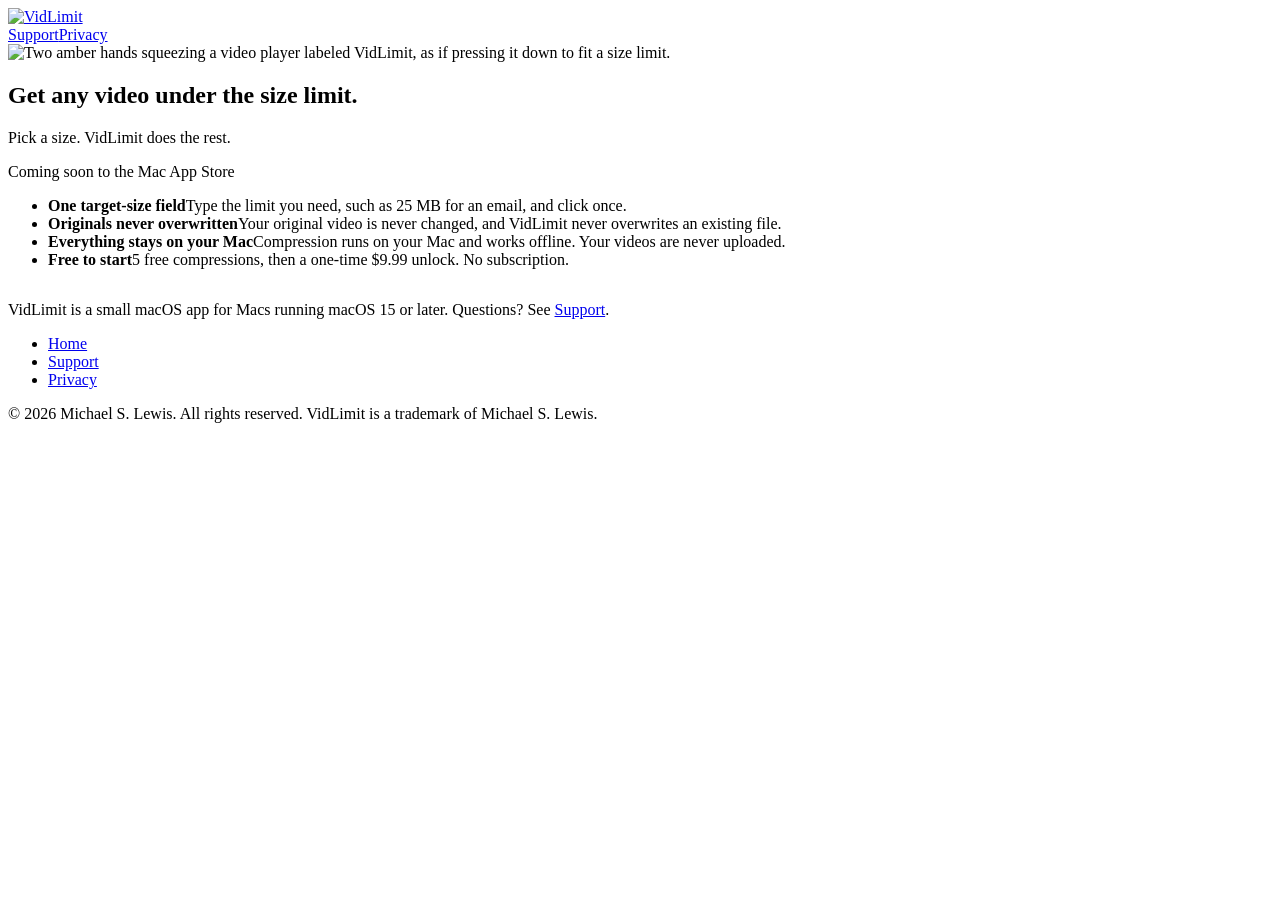
==== index.html @ 70536c0b "Add landing page" ====
<!doctype html>
<html lang="en">
<head>
<meta charset="utf-8">
<meta name="viewport" content="width=device-width, initial-scale=1">
<title>VidLimit: Get any video under the size limit</title>
<meta name="description" content="Pick a size. VidLimit does the rest. A small Mac app that compresses a video to fit your size limit, entirely on your Mac. Coming soon to the Mac App Store.">
<meta name="theme-color" content="#0B1B3A">
<link rel="canonical" href="https://vidlimit.com/">
<link rel="icon" href="/favicon.ico" sizes="48x48">
<link rel="icon" href="/assets/favicon.svg" type="image/svg+xml">
<link rel="icon" href="/assets/favicon-32.png" type="image/png" sizes="32x32">
<link rel="icon" href="/assets/favicon-16.png" type="image/png" sizes="16x16">
<link rel="apple-touch-icon" href="/assets/apple-touch-icon.png">
<meta property="og:type" content="website">
<meta property="og:site_name" content="VidLimit">
<meta property="og:title" content="VidLimit: Get any video under the size limit">
<meta property="og:description" content="Pick a size. VidLimit does the rest. A small Mac app that compresses a video to fit your size limit, entirely on your Mac. Coming soon to the Mac App Store.">
<meta property="og:url" content="https://vidlimit.com/">
<meta property="og:image" content="https://vidlimit.com/assets/og-image.png">
<meta property="og:image:width" content="1200">
<meta property="og:image:height" content="630">
<meta property="og:image:alt" content="VidLimit logo: two hands squeezing a video player so it fits under a size limit.">
<meta name="twitter:card" content="summary_large_image">
<meta name="twitter:title" content="VidLimit: Get any video under the size limit">
<meta name="twitter:description" content="Pick a size. VidLimit does the rest. A small Mac app that compresses a video to fit your size limit, entirely on your Mac. Coming soon to the Mac App Store.">
<meta name="twitter:image" content="https://vidlimit.com/assets/og-image.png">
<meta name="twitter:image:alt" content="VidLimit logo: two hands squeezing a video player so it fits under a size limit.">
<link rel="stylesheet" href="/style.css">
</head>
<body>
<header class="site"><div class="wrap wide">
<a href="/" aria-label="VidLimit home"><img src="/assets/vidlimit-lockup-dark.svg" alt="VidLimit" width="172" height="36"></a>
<nav aria-label="Main"><a href="/support/">Support</a><a href="/privacy/">Privacy</a></nav>
</div></header>
<section class="hero">
<img src="/assets/vidlimit-logo-dark.svg" alt="Two amber hands squeezing a video player labeled VidLimit, as if pressing it down to fit a size limit." width="1024" height="572">
<h1>Get any video under the size limit.</h1>
<p class="sub">Pick a size. VidLimit does the rest.</p>
<p class="soon">Coming soon to the Mac App Store</p>
</section>
<main><div class="wrap wide">
<ul class="benefits">
<li><strong>One target-size field</strong>Type the limit you need, such as 25 MB for an email, and click once.</li>
<li><strong>Originals never overwritten</strong>Your original video is never changed, and VidLimit never overwrites an existing file.</li>
<li><strong>Everything stays on your Mac</strong>Compression runs on your Mac and works offline. Your videos are never uploaded.</li>
<li><strong>Free to start</strong>5 free compressions, then a one-time $9.99 unlock. No subscription.</li>
</ul>
<p class="meta" style="margin-top:2rem">VidLimit is a small macOS app for Macs running macOS 15 or later. Questions? See <a href="/support/">Support</a>.</p>
</div></main>
<footer class="site"><div class="wrap wide">
<nav aria-label="Footer"><ul><li><a href="/">Home</a></li><li><a href="/support/">Support</a></li><li><a href="/privacy/">Privacy</a></li></ul></nav>
<p>© 2026 Michael S. Lewis. All rights reserved. VidLimit is a trademark of Michael S. Lewis.</p>
</div></footer>
</body>
</html>
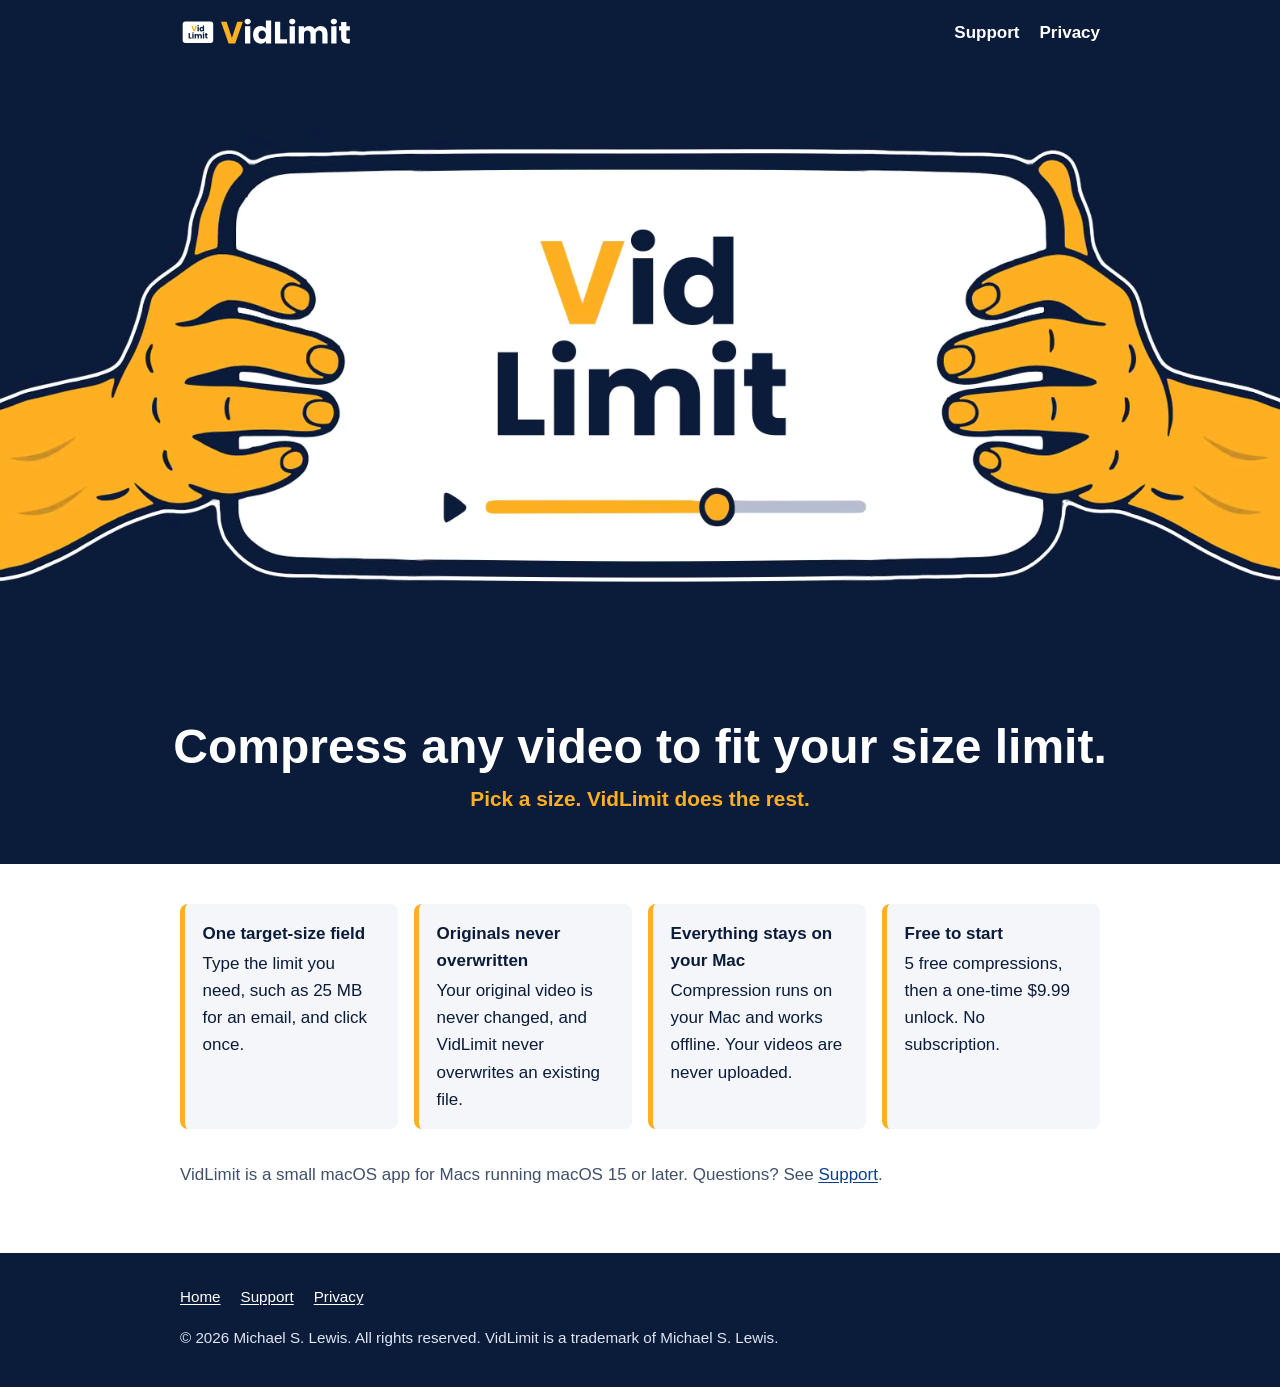
==== commit 8bda9a09: "Hero: play-once squeeze animation, new headline, straight-sided icon, remove Coming soon Hero video " ====
--- a/index.html
+++ b/index.html
@@ -3,8 +3,8 @@
 <head>
 <meta charset="utf-8">
 <meta name="viewport" content="width=device-width, initial-scale=1">
-<title>VidLimit: Get any video under the size limit</title>
-<meta name="description" content="Pick a size. VidLimit does the rest. A small Mac app that compresses a video to fit your size limit, entirely on your Mac. Coming soon to the Mac App Store.">
+<title>VidLimit: Compress any video to fit your size limit</title>
+<meta name="description" content="Pick a size. VidLimit does the rest. A small Mac app that compresses a video to fit your size limit, entirely on your Mac.">
 <meta name="theme-color" content="#0B1B3A">
 <link rel="canonical" href="https://vidlimit.com/">
 <link rel="icon" href="/favicon.ico" sizes="48x48">
@@ -14,16 +14,16 @@
 <link rel="apple-touch-icon" href="/assets/apple-touch-icon.png">
 <meta property="og:type" content="website">
 <meta property="og:site_name" content="VidLimit">
-<meta property="og:title" content="VidLimit: Get any video under the size limit">
-<meta property="og:description" content="Pick a size. VidLimit does the rest. A small Mac app that compresses a video to fit your size limit, entirely on your Mac. Coming soon to the Mac App Store.">
+<meta property="og:title" content="VidLimit: Compress any video to fit your size limit">
+<meta property="og:description" content="Pick a size. VidLimit does the rest. A small Mac app that compresses a video to fit your size limit, entirely on your Mac.">
 <meta property="og:url" content="https://vidlimit.com/">
 <meta property="og:image" content="https://vidlimit.com/assets/og-image.png">
 <meta property="og:image:width" content="1200">
 <meta property="og:image:height" content="630">
 <meta property="og:image:alt" content="VidLimit logo: two hands squeezing a video player so it fits under a size limit.">
 <meta name="twitter:card" content="summary_large_image">
-<meta name="twitter:title" content="VidLimit: Get any video under the size limit">
-<meta name="twitter:description" content="Pick a size. VidLimit does the rest. A small Mac app that compresses a video to fit your size limit, entirely on your Mac. Coming soon to the Mac App Store.">
+<meta name="twitter:title" content="VidLimit: Compress any video to fit your size limit">
+<meta name="twitter:description" content="Pick a size. VidLimit does the rest. A small Mac app that compresses a video to fit your size limit, entirely on your Mac.">
 <meta name="twitter:image" content="https://vidlimit.com/assets/og-image.png">
 <meta name="twitter:image:alt" content="VidLimit logo: two hands squeezing a video player so it fits under a size limit.">
 <link rel="stylesheet" href="/style.css">
@@ -34,10 +34,13 @@
 <nav aria-label="Main"><a href="/support/">Support</a><a href="/privacy/">Privacy</a></nav>
 </div></header>
 <section class="hero">
-<img src="/assets/vidlimit-logo-dark.svg" alt="Two amber hands squeezing a video player labeled VidLimit, as if pressing it down to fit a size limit." width="1024" height="572">
-<h1>Get any video under the size limit.</h1>
+<video class="hero-loop" autoplay muted playsinline preload="auto" width="1584" height="780" poster="/assets/vidlimit-hero-poster-dark.png" aria-label="Two amber hands squeezing a video player labeled VidLimit, as if pressing it down to fit a size limit.">
+<source src="/assets/vidlimit-squeeze-loop-dark.webm" type="video/webm">
+<source src="/assets/vidlimit-squeeze-loop-dark.mp4" type="video/mp4">
+</video>
+<img class="hero-still" src="/assets/vidlimit-hero-final-dark.png" alt="Two amber hands squeezing a video player labeled VidLimit, as if pressing it down to fit a size limit." width="1584" height="780">
+<h1>Compress any video to fit your size limit.</h1>
 <p class="sub">Pick a size. VidLimit does the rest.</p>
-<p class="soon">Coming soon to the Mac App Store</p>
 </section>
 <main><div class="wrap wide">
 <ul class="benefits">
@@ -52,5 +55,6 @@
 <nav aria-label="Footer"><ul><li><a href="/">Home</a></li><li><a href="/support/">Support</a></li><li><a href="/privacy/">Privacy</a></li></ul></nav>
 <p>© 2026 Michael S. Lewis. All rights reserved. VidLimit is a trademark of Michael S. Lewis.</p>
 </div></footer>
+<script>(function(){var v=document.querySelector(".hero-loop");if(v&&window.matchMedia&&matchMedia("(prefers-reduced-motion: reduce)").matches){v.removeAttribute("autoplay");v.pause();}})();</script>
 </body>
 </html>
--- a/style.css
+++ b/style.css
@@ -0,0 +1,39 @@
+:root{--navy:#0B1B3A;--amber:#FFB020;--white:#fff;--ink:#0B1B3A;--muted:#41506b;--line:#d9dee8;--soft:#f4f6fa}
+*{box-sizing:border-box}
+html{-webkit-text-size-adjust:100%}
+body{margin:0;font-family:-apple-system,BlinkMacSystemFont,"Segoe UI",Roboto,Helvetica,Arial,sans-serif;color:var(--ink);background:var(--white);line-height:1.6;font-size:1.0625rem}
+a{color:#0b3d91;text-underline-offset:2px}
+a:hover{color:var(--navy)}
+:focus-visible{outline:3px solid var(--amber);outline-offset:2px}
+.wrap{max-width:46rem;margin:0 auto;padding:0 1.25rem}
+.wide{max-width:60rem}
+header.site{background:var(--navy)}
+header.site .wrap{display:flex;align-items:center;justify-content:space-between;gap:1rem;padding-top:.9rem;padding-bottom:.9rem}
+header.site img{height:36px;width:auto;display:block}
+nav a{color:var(--white);text-decoration:none;margin-left:1.25rem;font-weight:600;padding:.25rem 0;border-bottom:2px solid transparent}
+nav a:hover,nav a[aria-current]{border-bottom-color:var(--amber);color:var(--white)}
+.hero{background:var(--navy);color:var(--white);text-align:center;padding:0 0 3rem}
+.hero img,.hero video{display:block;width:100%;max-width:none;height:auto;max-height:34rem;object-fit:cover;margin:0;background:var(--navy)}
+.hero video,.hero .hero-still{max-height:40rem}
+.hero .hero-still{display:none}
+@media (prefers-reduced-motion:reduce){.hero .hero-loop{display:none}.hero .hero-still{display:block}}
+.hero h1{font-size:clamp(1.9rem,5vw,3rem);line-height:1.15;margin:1.5rem 1.25rem .5rem}
+.hero p.sub{font-size:1.3rem;margin:0 1.25rem;color:var(--amber);font-weight:600}
+.soon{display:inline-block;margin-top:1.75rem;padding:.6rem 1.2rem;border:2px solid var(--amber);border-radius:999px;color:var(--white);font-weight:600}
+main{padding:2.5rem 0 3rem}
+h1.page{font-size:2rem;margin:0 0 .5rem}
+h2{font-size:1.35rem;margin:2.2rem 0 .5rem}
+h3{font-size:1.1rem;margin:1.6rem 0 .3rem}
+.meta{color:var(--muted)}
+.benefits{list-style:none;margin:0;padding:0;display:grid;gap:1rem;grid-template-columns:repeat(auto-fit,minmax(12.5rem,1fr))}
+.benefits li{background:var(--soft);border-left:5px solid var(--amber);border-radius:8px;padding:1rem 1.1rem}
+.benefits strong{display:block;margin-bottom:.2rem}
+details{border-bottom:1px solid var(--line);padding:.9rem 0}
+summary{cursor:pointer;font-weight:700}
+details p,details ul{margin:.6rem 0 0}
+footer.site{background:var(--navy);color:var(--white);padding:2rem 0;font-size:.95rem}
+footer.site a{color:var(--white)}
+footer.site ul{list-style:none;padding:0;margin:0 0 1rem;display:flex;gap:1.25rem;flex-wrap:wrap}
+footer.site p{margin:.3rem 0;color:#dfe5f1}
+@media (max-width:30rem){header.site img{height:30px}nav a{margin-left:.9rem}}
+footer.site nav a{margin:0;font-weight:400;text-decoration:underline;border:0}
